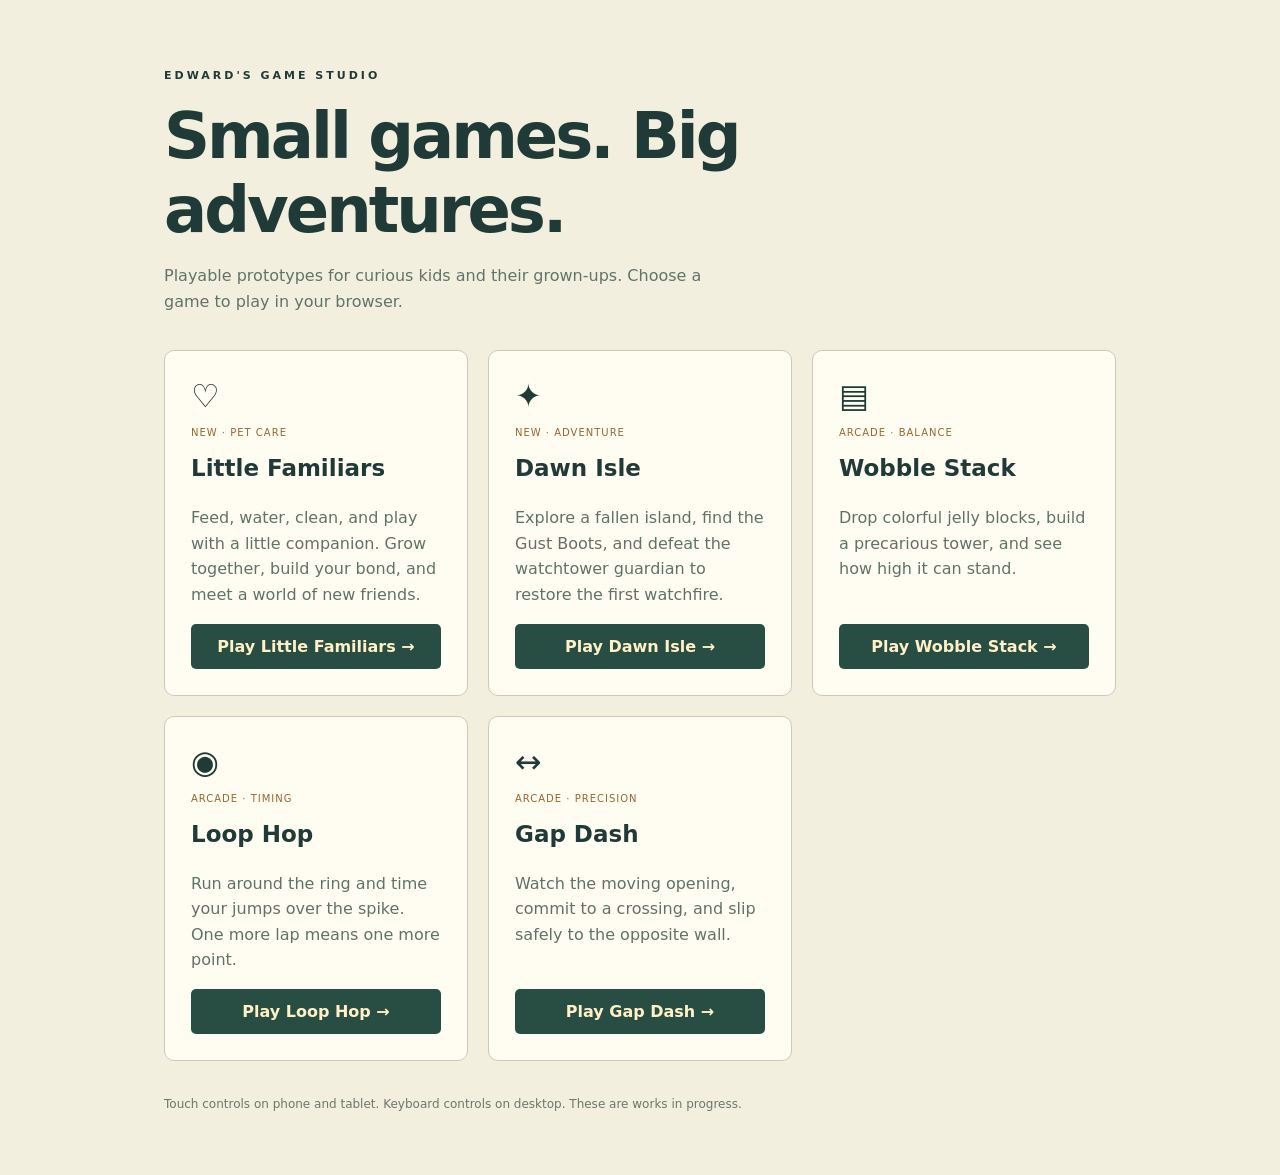
==== index.html @ 2e514f52 "more stuff" ====
<!doctype html><html lang="en"><head><meta charset="utf-8"><meta name="viewport" content="width=device-width,initial-scale=1"><meta name="theme-color" content="#1d3432"><title>Edward's Game Studio</title><link rel="icon" href="data:,"><style>
*{box-sizing:border-box}body{margin:0;background:#f2efdf;color:#203b37;font-family:system-ui,-apple-system,sans-serif}main{max-width:1000px;margin:auto;padding:64px 24px}small{letter-spacing:3px;font-size:11px;font-weight:700}h1{font-size:clamp(35px,7vw,64px);letter-spacing:-3px;margin:16px 0}header p{max-width:540px;color:#62736a;line-height:1.6}.games{display:grid;grid-template-columns:repeat(auto-fit,minmax(260px,1fr));gap:20px;margin-top:36px}article{border:1px solid #c8cbbb;padding:26px;background:#fffdf2;border-radius:10px;display:flex;flex-direction:column}.icon{font-size:32px}h2{font-size:23px;margin:17px 0 8px}article p{color:#607267;line-height:1.6;flex:1}article a{display:block;background:#284d43;color:#fff0c7;text-align:center;text-decoration:none;padding:13px;border-radius:5px;font-weight:650}article a:hover{background:#3f6956}article a:focus-visible{outline:3px solid #c58042;outline-offset:4px}.badge{font-size:10px;letter-spacing:1px;color:#97662d;margin-top:12px}footer{margin-top:36px;font-size:12px;color:#6b786a}
</style></head><body><main><header><small>EDWARD'S GAME STUDIO</small><h1>Small games. Big adventures.</h1><p>Playable prototypes for curious kids and their grown-ups. Choose a game to play in your browser.</p></header><section class="games" aria-label="Game prototypes">
<article><div class="icon" aria-hidden="true">♡</div><span class="badge">NEW · PET CARE</span><h2>Little Familiars</h2><p>Feed, water, clean, and play with a little companion. Grow together, build your bond, and meet a world of new friends.</p><a href="./little-familiars/index.html">Play Little Familiars →</a></article>
<article><div class="icon" aria-hidden="true">✦</div><span class="badge">NEW · ADVENTURE</span><h2>Dawn Isle</h2><p>Explore a fallen island, find the Gust Boots, and defeat the watchtower guardian to restore the first watchfire.</p><a href="./dawn-isle/index.html">Play Dawn Isle →</a></article>
<article><div class="icon" aria-hidden="true">▤</div><span class="badge">ARCADE · BALANCE</span><h2>Wobble Stack</h2><p>Drop colorful jelly blocks, build a precarious tower, and see how high it can stand.</p><a href="./wobble-stack/index.html">Play Wobble Stack →</a></article>
<article><div class="icon" aria-hidden="true">◉</div><span class="badge">ARCADE · TIMING</span><h2>Loop Hop</h2><p>Run around the ring and time your jumps over the spike. One more lap means one more point.</p><a href="./loop-hop/index.html">Play Loop Hop →</a></article>
<article><div class="icon" aria-hidden="true">↔</div><span class="badge">ARCADE · PRECISION</span><h2>Gap Dash</h2><p>Watch the moving opening, commit to a crossing, and slip safely to the opposite wall.</p><a href="./gap-dash/index.html">Play Gap Dash →</a></article>
</section><footer>Touch controls on phone and tablet. Keyboard controls on desktop. These are works in progress.</footer></main></body></html>
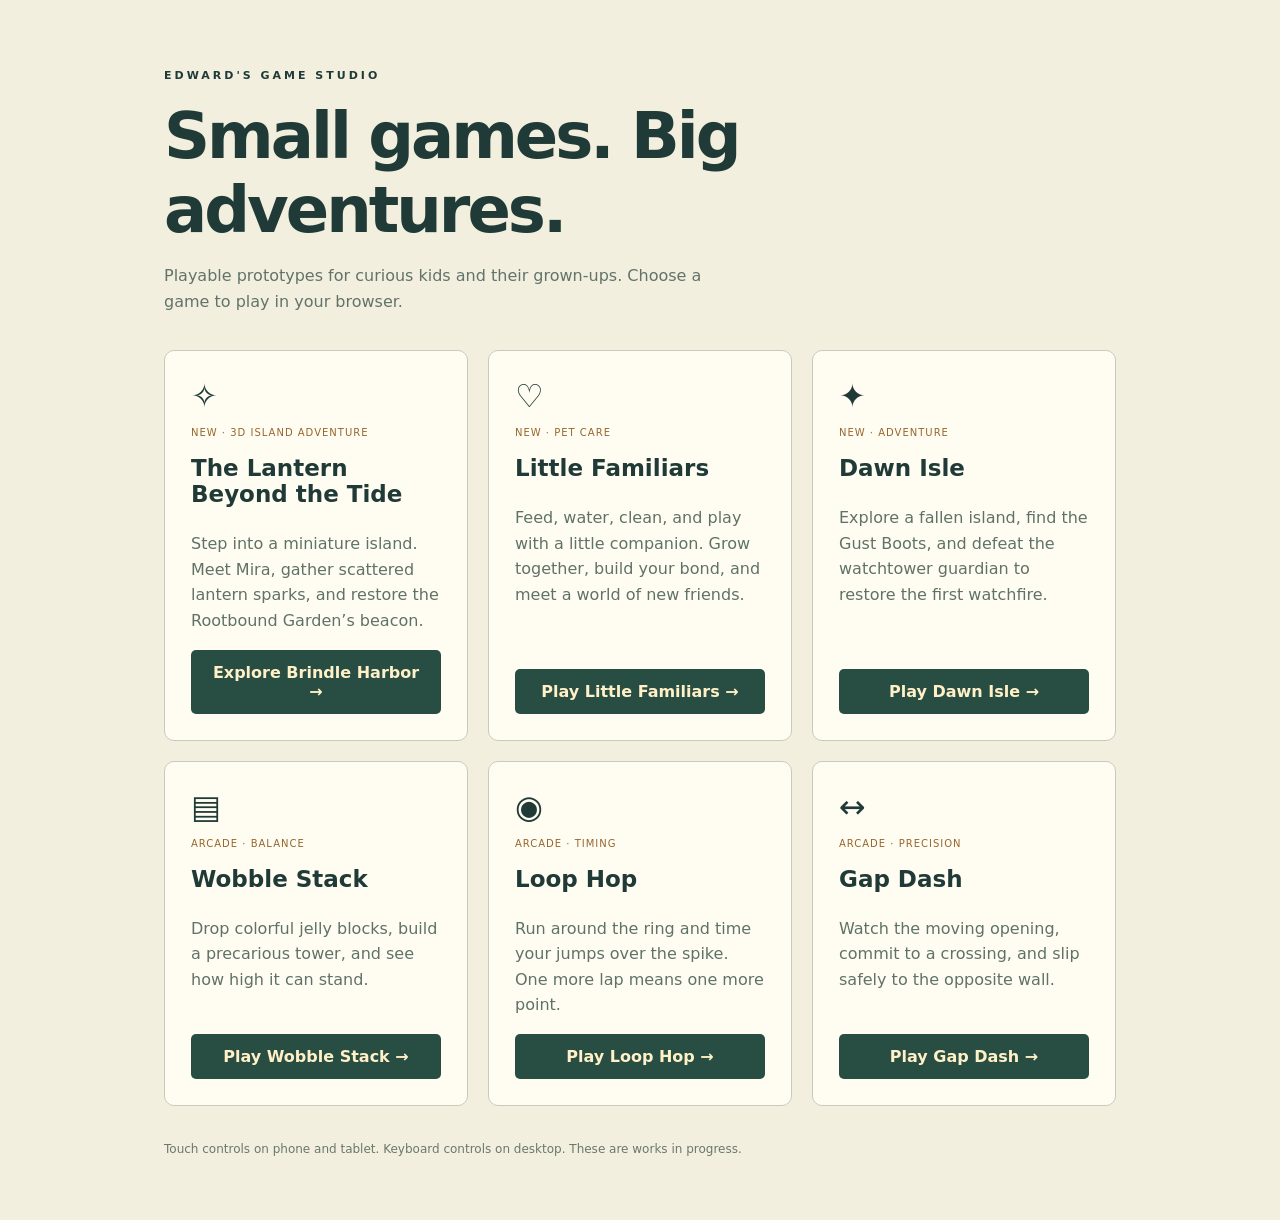
==== commit c6933827: "Add Lantern Beyond the Tide 3D prototype" ====
--- a/index.html
+++ b/index.html
@@ -1,6 +1,7 @@
 <!doctype html><html lang="en"><head><meta charset="utf-8"><meta name="viewport" content="width=device-width,initial-scale=1"><meta name="theme-color" content="#1d3432"><title>Edward's Game Studio</title><link rel="icon" href="data:,"><style>
 *{box-sizing:border-box}body{margin:0;background:#f2efdf;color:#203b37;font-family:system-ui,-apple-system,sans-serif}main{max-width:1000px;margin:auto;padding:64px 24px}small{letter-spacing:3px;font-size:11px;font-weight:700}h1{font-size:clamp(35px,7vw,64px);letter-spacing:-3px;margin:16px 0}header p{max-width:540px;color:#62736a;line-height:1.6}.games{display:grid;grid-template-columns:repeat(auto-fit,minmax(260px,1fr));gap:20px;margin-top:36px}article{border:1px solid #c8cbbb;padding:26px;background:#fffdf2;border-radius:10px;display:flex;flex-direction:column}.icon{font-size:32px}h2{font-size:23px;margin:17px 0 8px}article p{color:#607267;line-height:1.6;flex:1}article a{display:block;background:#284d43;color:#fff0c7;text-align:center;text-decoration:none;padding:13px;border-radius:5px;font-weight:650}article a:hover{background:#3f6956}article a:focus-visible{outline:3px solid #c58042;outline-offset:4px}.badge{font-size:10px;letter-spacing:1px;color:#97662d;margin-top:12px}footer{margin-top:36px;font-size:12px;color:#6b786a}
 </style></head><body><main><header><small>EDWARD'S GAME STUDIO</small><h1>Small games. Big adventures.</h1><p>Playable prototypes for curious kids and their grown-ups. Choose a game to play in your browser.</p></header><section class="games" aria-label="Game prototypes">
+<article><div class="icon" aria-hidden="true">✧</div><span class="badge">NEW · 3D ISLAND ADVENTURE</span><h2>The Lantern Beyond the Tide</h2><p>Step into a miniature island. Meet Mira, gather scattered lantern sparks, and restore the Rootbound Garden’s beacon.</p><a href="./lantern-tide/index.html">Explore Brindle Harbor →</a></article>
 <article><div class="icon" aria-hidden="true">♡</div><span class="badge">NEW · PET CARE</span><h2>Little Familiars</h2><p>Feed, water, clean, and play with a little companion. Grow together, build your bond, and meet a world of new friends.</p><a href="./little-familiars/index.html">Play Little Familiars →</a></article>
 <article><div class="icon" aria-hidden="true">✦</div><span class="badge">NEW · ADVENTURE</span><h2>Dawn Isle</h2><p>Explore a fallen island, find the Gust Boots, and defeat the watchtower guardian to restore the first watchfire.</p><a href="./dawn-isle/index.html">Play Dawn Isle →</a></article>
 <article><div class="icon" aria-hidden="true">▤</div><span class="badge">ARCADE · BALANCE</span><h2>Wobble Stack</h2><p>Drop colorful jelly blocks, build a precarious tower, and see how high it can stand.</p><a href="./wobble-stack/index.html">Play Wobble Stack →</a></article>
